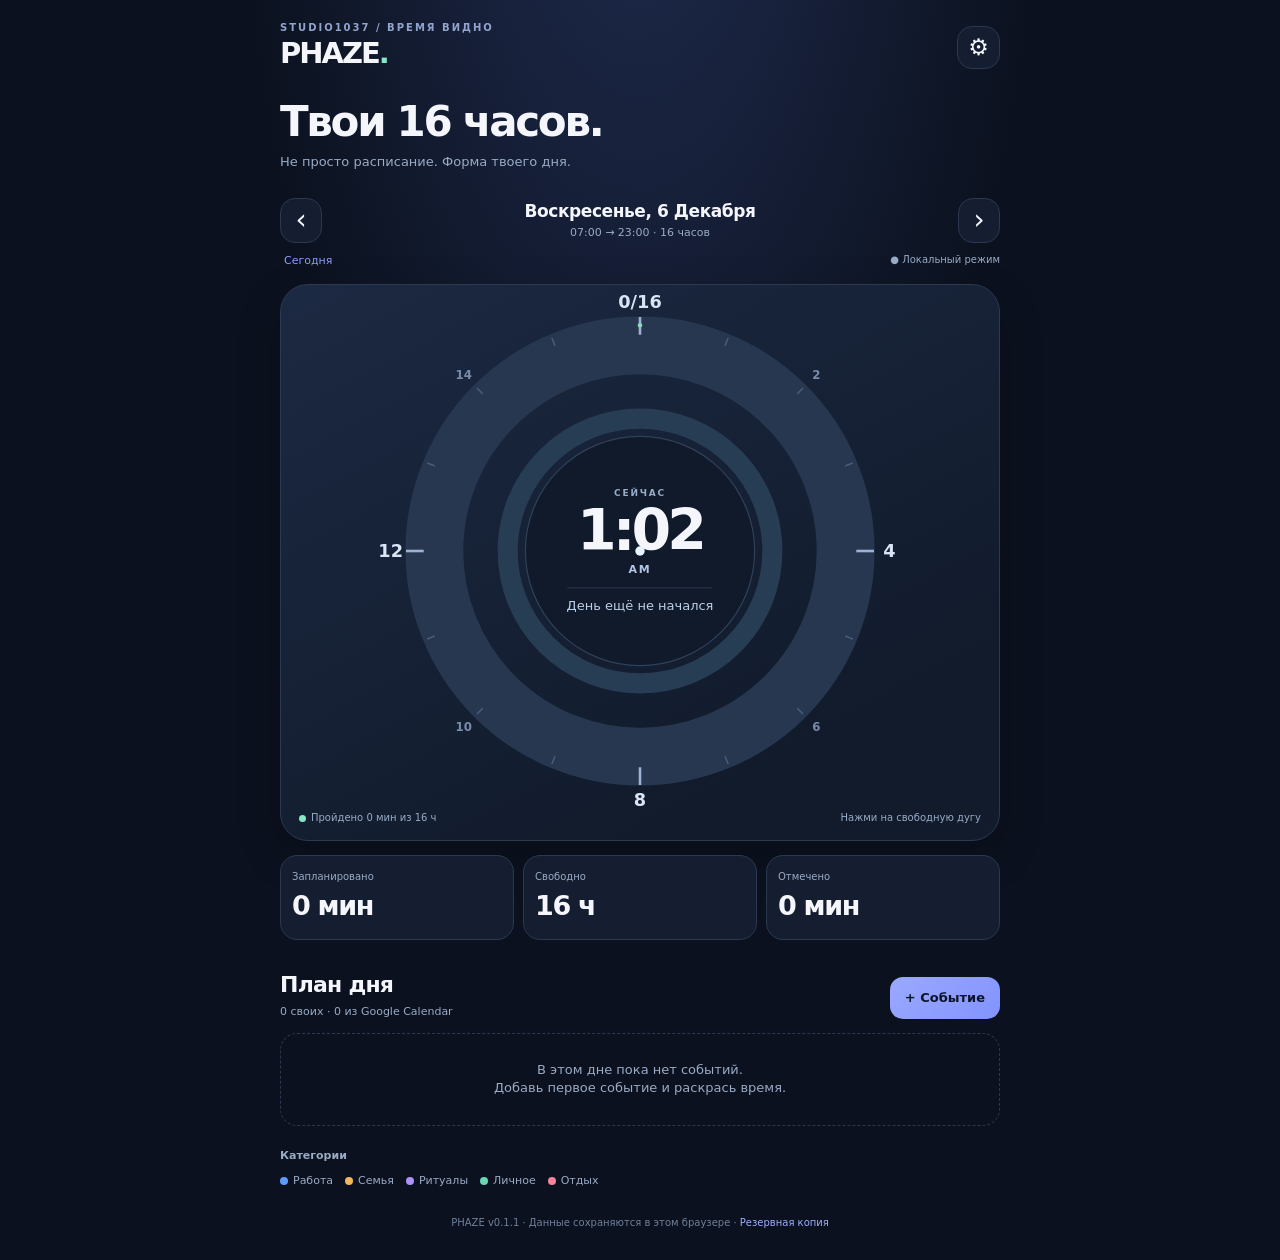
==== index.html @ cbdcf007 "Add PHAZE v0.1.1 index.html" ====
<!doctype html>
<html lang="ru">
<head>
  <meta charset="UTF-8">
  <meta name="viewport" content="width=device-width,initial-scale=1,viewport-fit=cover">
  <meta name="theme-color" content="#101827">
  <meta name="apple-mobile-web-app-capable" content="yes">
  <meta name="apple-mobile-web-app-status-bar-style" content="black-translucent">
  <meta name="apple-mobile-web-app-title" content="PHAZE">
  <link rel="manifest" href="manifest.webmanifest">
  <link rel="icon" type="image/svg+xml" href="icon-192.svg">
  <link rel="apple-touch-icon" href="icon-192.svg">
  <title>PHAZE — Твои 16 часов</title>
  <link rel="stylesheet" href="style.css">
</head>
<body>
<div class="app-shell">
<header class="top">
 <div><div class="eyebrow">STUDIO1037 / ВРЕМЯ ВИДНО</div><div class="brand">PHAZE<span class="brand-dot">.</span></div></div>
 <button id="settingsBtn" class="icon-button" aria-label="Настройки" title="Настройки">⚙</button>
</header>
<main>
 <section class="intro"><h1>Твои 16 часов.</h1><p>Не просто расписание. Форма твоего дня.</p></section>
 <section class="datebar" aria-label="Выбор дня">
  <button id="prevBtn" class="nav-arrow" aria-label="Предыдущий день">‹</button>
  <button id="dateBtn" class="date-center"><strong id="dateLabel"></strong><small id="dayRange"></small></button>
  <button id="nextBtn" class="nav-arrow" aria-label="Следующий день">›</button>
  <input id="dateInput" type="date" class="hidden-input" aria-label="Выбрать дату">
 </section>
 <div class="today-row"><button id="todayBtn" class="pill-link">Сегодня</button><span id="cloudStatus" class="sync-state">● Локальный режим</span></div>
 <section class="dial-card" aria-label="16-часовой циферблат">
   <div class="dial-wrap"><svg id="dial" viewBox="0 0 440 440" role="img" aria-label="Круг 16 часов, цветные сегменты событий"></svg>
    <div class="dial-center"><div class="center-kicker">СЕЙЧАС</div><div id="clockTime" class="clock-time">--:--</div><div id="clockAmPm" class="clock-ampm">--</div><div class="center-line"></div><div id="awakeRemaining" class="remaining">16ч 00м до сна</div></div>
   </div>
   <div class="dial-footer"><span><i class="dot dot-past"></i><span id="elapsedLabel">Пройдено 0 из 16 ч</span></span><span id="dialHint">Нажми на свободную дугу</span></div>
 </section>
 <section class="stats" aria-label="Статистика дня"><div><span class="stat-label">Запланировано</span><strong id="plannedStat">0 ч</strong></div><div><span class="stat-label">Свободно</span><strong id="freeStat">16 ч</strong></div><div><span class="stat-label">Отмечено</span><strong id="doneStat">0 ч</strong></div></section>
 <section class="events-header"><div><h2>План дня</h2><p id="eventSubtitle">Раскрась время и увидь свой день</p></div><button id="addBtn" class="primary-button">+ Событие</button></section>
 <div id="eventList" class="event-list"></div>
 <section class="legend"><h3>Категории</h3><div class="legend-items"><span><i style="background:#5d9aff"></i> Работа</span><span><i style="background:#f1b85b"></i> Семья</span><span><i style="background:#ad91fa"></i> Ритуалы</span><span><i style="background:#67d8b0"></i> Личное</span><span><i style="background:#fa829a"></i> Отдых</span></div></section>
</main>
<footer>PHAZE v0.1.1 · Данные сохраняются в этом браузере · <button id="exportFooter">Резервная копия</button></footer>
</div>
<div class="modal-overlay" id="eventModal" hidden><section class="modal" role="dialog" aria-modal="true" aria-labelledby="eventModalTitle"><div class="modal-head"><h2 id="eventModalTitle">Новое событие</h2><button class="modal-close" data-close="eventModal" aria-label="Закрыть">×</button></div>
 <form id="eventForm"><input id="eventId" type="hidden"><label>Название<input id="titleField" required maxlength="80" placeholder="Например: Развезти детей"></label>
 <div class="form-grid"><label>Категория<select id="categoryField"><option value="family">Семья</option><option value="work">Работа</option><option value="ritual">Ритуалы</option><option value="personal">Личное</option><option value="rest">Отдых</option><option value="other">Другое</option></select></label><label>Продолжительность, мин<input id="durationField" type="number" min="1" max="960" step="1" value="60" required></label></div>
 <label>Когда начинается<select id="startMode"><option value="relative">От пробуждения</option><option value="clock">По обычным часам</option></select></label>
 <label id="relativeRow">Через сколько минут после пробуждения?<input id="offsetField" type="number" min="0" max="959" step="1" value="0"></label>
 <label id="clockRow" hidden>Время начала<input id="startField" type="time" value="07:00"></label>
 <label>Повторение<select id="repeatField"><option value="daily">Каждый день</option><option value="weekly">В выбранные дни недели</option><option value="interval">Каждые N дней</option><option value="dates">В конкретные даты</option><option value="none">Один раз</option></select></label>
 <div id="weekRow" class="conditional" hidden><div class="field-caption">Дни недели</div><div class="weekday-checks"><label><input type="checkbox" value="1">Пн</label><label><input type="checkbox" value="2">Вт</label><label><input type="checkbox" value="3">Ср</label><label><input type="checkbox" value="4">Чт</label><label><input type="checkbox" value="5">Пт</label><label><input type="checkbox" value="6">Сб</label><label><input type="checkbox" value="0">Вс</label></div></div>
 <div id="intervalRow" class="form-grid conditional" hidden><label>Каждые N дней<input id="intervalField" type="number" min="2" max="365" value="2"></label><label>Начиная с даты<input id="anchorField" type="date"></label></div>
 <label id="datesRow" class="conditional" hidden>Даты через запятую (ГГГГ-ММ-ДД)<textarea id="datesField" rows="2" placeholder="2026-11-22, 2026-11-25"></textarea></label>
 <label id="singleRow" class="conditional" hidden>Дата события<input id="singleField" type="date"></label>
 <div class="modal-actions"><button type="button" id="deleteEventBtn" class="danger-button" hidden>Удалить</button><button type="submit" class="primary-button">Сохранить событие</button></div></form></section></div>
<div class="modal-overlay" id="settingsModal" hidden><section class="modal" role="dialog" aria-modal="true" aria-labelledby="settingsTitle"><div class="modal-head"><h2 id="settingsTitle">Настройки PHAZE</h2><button class="modal-close" data-close="settingsModal" aria-label="Закрыть">×</button></div>
 <div class="settings-content"><label>Обычное время пробуждения<input id="wakeField" type="time" value="07:00"></label><p class="tip">Начало круга = пробуждение; конец = через 16 часов. События «от пробуждения» сдвигаются вместе с началом дня.</p>
 <div class="settings-divider"></div><h3>Google Calendar</h3><p class="tip">Чтение событий из твоих календарей без изменения их содержимого. Для авторизации в опубликованной PWA нужен OAuth Client ID собственного Google Cloud проекта.</p>
 <label>Google OAuth Client ID<input id="clientIdField" type="text" spellcheck="false" placeholder="...apps.googleusercontent.com"></label><div class="button-row"><button type="button" id="connectGoogleBtn" class="secondary-button">Подключить Google</button><button type="button" id="syncGoogleBtn" class="secondary-button">Обновить</button></div><p id="googleMessage" class="tip">Не подключено</p>
 <div id="calendarChooser" class="calendar-chooser" hidden><h4>Какие календари показывать</h4><div id="calendarOptions"></div></div>
 <div class="settings-divider"></div><h3>Данные</h3><p class="tip">Сохраняются локально на этом устройстве. Для переноса между устройствами используй экспорт и импорт.</p><div class="button-row"><button type="button" id="exportBtn" class="secondary-button">Экспорт JSON</button><button type="button" id="importBtn" class="secondary-button">Импорт JSON</button></div><input id="importFile" type="file" accept="application/json,.json" hidden><button id="clearCalendarBtn" class="text-danger" type="button">Очистить кэш Google Calendar</button>
 </div></section></div>
<div id="toast" class="toast" role="status" aria-live="polite"></div>
<script src="https://accounts.google.com/gsi/client" async defer></script>
<script src="app.js" defer></script>
</body></html>
---- style.css ----
:root{--bg:#0b111e;--surface:#151e30;--surface2:#1b2740;--ink:#f4f6fb;--muted:#99abc5;--border:#2b3850;--accent:#8c9bff;--accent2:#87e7c5;--work:#5d9aff;--family:#f1b85b;--ritual:#ad91fa;--personal:#67d8b0;--rest:#fa829a;--other:#aab5c7}*{box-sizing:border-box}html{color-scheme:dark}body{margin:0;background:radial-gradient(ellipse at 50% -20%,#202d51 0%,var(--bg) 45%);color:var(--ink);font-family:ui-sans-serif,system-ui,-apple-system,"Segoe UI",sans-serif;line-height:1.4}button,input,select,textarea{font:inherit}button{cursor:pointer}button:focus-visible,input:focus-visible,textarea:focus-visible,select:focus-visible{outline:2px solid var(--accent);outline-offset:2px}.app-shell{width:min(100%,760px);margin:auto;padding:21px 20px 30px}.top{display:flex;justify-content:space-between;align-items:center}.eyebrow{font-size:10px;letter-spacing:.2em;color:#92a4ce;font-weight:750}.brand{font-size:29px;letter-spacing:-.07em;font-weight:900;margin-top:-2px}.brand-dot{color:var(--accent2)}.icon-button{border:1px solid var(--border);border-radius:15px;width:43px;height:43px;color:var(--ink);background:var(--surface);font-size:23px}.intro{margin-top:27px}.intro h1{font-size:clamp(27px,6vw,42px);line-height:1;letter-spacing:-.055em;margin:0}.intro p{color:var(--muted);font-size:13px;margin:10px 0 0}.datebar{display:flex;align-items:center;justify-content:space-between;gap:5px;margin-top:27px}.nav-arrow{border:1px solid var(--border);background:var(--surface);color:var(--ink);border-radius:15px;width:42px;height:45px;font-size:28px;line-height:1}.date-center{flex:1;min-width:0;display:flex;align-items:center;flex-direction:column;background:none;border:0;color:var(--ink)}.date-center strong{font-size:17px;text-transform:capitalize;letter-spacing:-.025em}.date-center small{font-size:11px;color:var(--muted);margin-top:2px}.hidden-input{position:absolute;opacity:0;width:1px;height:1px;pointer-events:none}.today-row{margin-top:6px;display:flex;justify-content:space-between;align-items:center}.pill-link{font-size:11px;color:var(--accent);border:0;background:transparent;padding:4px}.sync-state{font-size:10px;color:var(--muted)}.dial-card{background:linear-gradient(152deg,#1c2942,#111b2c 78%);border:1px solid #2c3953;border-radius:28px;padding:6px 10px 15px;margin-top:12px;box-shadow:0 16px 45px #0003}.dial-wrap{width:min(100%,520px);margin:auto;aspect-ratio:1;position:relative}.dial-wrap svg{width:100%;height:100%;display:block;overflow:visible}.dial-center{position:absolute;left:50%;top:50%;width:41%;height:41%;transform:translate(-50%,-50%);display:flex;flex-direction:column;align-items:center;justify-content:center;pointer-events:none}.center-kicker{font-size:9px;font-weight:800;letter-spacing:.2em;color:var(--muted)}.clock-time{font-size:clamp(31px,8.7vw,57px);line-height:1.04;letter-spacing:-.07em;font-weight:850;font-variant-numeric:tabular-nums;margin-top:2px}.clock-ampm{font-weight:700;color:#b3c6e6;letter-spacing:.16em;font-size:11px;margin-top:2px}.center-line{height:1px;background:var(--border);width:68%;margin:9px 0}.remaining{font-size:clamp(10px,2.3vw,13px);color:#bcd0ea;text-align:center}.dial-footer{display:flex;justify-content:space-between;gap:8px;align-items:center;padding:0 8px;color:var(--muted);font-size:10px}.dial-footer span{display:flex;align-items:center;gap:5px}.dot{width:7px;height:7px;border-radius:50%;display:inline-block}.dot-past{background:var(--accent2)}.stats{display:grid;grid-template-columns:repeat(3,1fr);gap:9px;margin-top:14px}.stats>div{background:var(--surface);border:1px solid var(--border);border-radius:17px;padding:14px 11px}.stat-label{font-size:10px;color:var(--muted);display:block}.stats strong{font-size:clamp(19px,4.3vw,27px);font-weight:800;letter-spacing:-.05em;margin-top:3px;display:block;font-variant-numeric:tabular-nums}.events-header{display:flex;align-items:end;justify-content:space-between;gap:15px;margin:30px 0 14px}.events-header h2{margin:0;font-size:22px;letter-spacing:-.035em}.events-header p{margin:3px 0 0;font-size:11px;color:var(--muted)}.primary-button{background:linear-gradient(135deg,#9ba9ff,#8293ff);color:#0c152a;border:0;border-radius:13px;padding:12px 15px;font-weight:850;font-size:13px;white-space:nowrap}.primary-button:hover{filter:brightness(1.06)}.event-list{display:grid;gap:8px}.event-item{display:flex;gap:12px;align-items:center;min-height:72px;background:var(--surface);border:1px solid var(--border);border-radius:16px;padding:11px 12px}.event-color{width:5px;align-self:stretch;border-radius:8px;flex:0 0 auto}.event-text{min-width:0;flex:1}.event-title{font-size:13px;font-weight:800;overflow-wrap:anywhere}.event-meta{font-size:11px;color:var(--muted);margin-top:3px;overflow-wrap:anywhere}.event-actions{display:flex;align-items:center;gap:7px}.event-check,.event-edit{height:32px;width:32px;border:1px solid var(--border);background:var(--surface2);color:var(--muted);border-radius:9px;font-size:17px}.event-check.checked{background:#295847;border-color:#489b79;color:#a6f7d9}.event-edit{font-size:15px}.event-item.completed .event-title{text-decoration:line-through;opacity:.63}.empty-events{color:var(--muted);font-size:13px;text-align:center;padding:27px 20px;border:1px dashed var(--border);border-radius:17px}.legend{margin:22px 0}.legend h3{color:var(--muted);font-weight:700;font-size:11px;margin:0 0 10px}.legend-items{display:flex;gap:12px;flex-wrap:wrap;font-size:11px;color:var(--muted)}.legend-items span{display:inline-flex;gap:5px;align-items:center}.legend-items i{width:8px;height:8px;border-radius:50%;display:inline-block}footer{text-align:center;font-size:10px;color:#6f809b;margin-top:28px}footer button{font-size:10px;border:0;background:none;color:#9daeff;padding:0}.modal-overlay{position:fixed;inset:0;z-index:20;background:#040914c9;display:flex;align-items:center;justify-content:center;padding:15px;backdrop-filter:blur(6px)}.modal-overlay[hidden],.conditional[hidden],#clockRow[hidden],#relativeRow[hidden],#calendarChooser[hidden],#deleteEventBtn[hidden]{display:none!important}.modal{width:min(100%,500px);max-height:min(94dvh,900px);overflow-y:auto;background:#172239;border:1px solid #35435e;border-radius:23px;padding:22px;box-shadow:0 25px 80px #0008}.modal-head{display:flex;align-items:center;justify-content:space-between;gap:8px;margin-bottom:18px}.modal-head h2{font-size:21px;margin:0;letter-spacing:-.04em}.modal-close{height:35px;width:35px;border:1px solid var(--border);border-radius:10px;color:var(--ink);background:var(--surface2);font-size:24px}.modal form,.settings-content{display:grid;gap:14px}.modal label{font-weight:600;display:grid;gap:6px;color:#cdd7e9;font-size:12px}.modal input:not([type="checkbox"]):not([type="file"]):not([type="hidden"]),.modal select,.modal textarea{width:100%;background:#0d1627;color:var(--ink);border:1px solid #394760;border-radius:10px;padding:11px;font-size:14px;min-width:0}.modal textarea{resize:vertical}.form-grid{display:grid;grid-template-columns:1fr 1fr;gap:10px}.field-caption{font-size:12px;color:#cdd7e9;font-weight:650;margin-bottom:8px}.weekday-checks{display:flex;flex-wrap:wrap;gap:5px}.weekday-checks label{display:flex;align-items:center;gap:4px;background:#1e2c48;border-radius:8px;padding:8px 6px;font-size:10px}.weekday-checks input{accent-color:var(--accent)}.modal-actions{display:flex;align-items:center;justify-content:flex-end;gap:8px;margin-top:8px}.danger-button,.secondary-button{padding:11px 12px;border:1px solid var(--border);color:var(--ink);background:var(--surface2);border-radius:12px;font-size:12px;font-weight:650}.danger-button{color:#ff97a4;border-color:#895065;margin-right:auto}.settings-content h3{margin:0;font-size:17px}.settings-content h4{font-size:12px;color:var(--muted);margin:2px 0 8px}.tip{font-size:11px;color:var(--muted);margin:0;line-height:1.5}.settings-divider{height:1px;background:var(--border);margin:6px 0}.button-row{display:flex;gap:8px;flex-wrap:wrap}.calendar-chooser label{display:flex;align-items:center;gap:8px;padding:6px 0;font-size:12px;color:var(--ink)}.calendar-chooser input{accent-color:var(--accent)}.text-danger{background:none;border:0;color:#ff96a8;text-align:left;padding:8px 0;font-size:11px}.toast{position:fixed;z-index:35;bottom:calc(22px + env(safe-area-inset-bottom));left:50%;transform:translate(-50%,15px);background:#3c506c;border:1px solid #627796;color:white;padding:12px 16px;border-radius:13px;max-width:90vw;min-width:min(300px,90vw);font-size:12px;box-shadow:0 8px 30px #0006;opacity:0;pointer-events:none;transition:opacity .2s,transform .2s;text-align:center}.toast.visible{opacity:1;transform:translate(-50%,0)}svg .event-sector{cursor:pointer;stroke:#1d2940;stroke-width:1.2;transition:opacity .1s}svg .event-sector:hover{opacity:.8}svg .ring-label{font-size:15px;fill:#d9e4f5;font-weight:800;text-anchor:middle;dominant-baseline:central}svg .minor-label{font-size:10px;fill:#788ba9;font-weight:700;text-anchor:middle;dominant-baseline:central}svg .tick{stroke:#49607e;stroke-width:1.2}svg .tick.major{stroke:#9db1d3;stroke-width:2.2}svg .event-sector.done{opacity:.47}svg .current-hand{stroke:#ecf6ff;stroke-width:2.4;stroke-linecap:round;filter:drop-shadow(0 0 5px #ecf6ff)}svg .current-dot{fill:#e9f6ff}svg .day-progress{stroke:#81dcb7}svg .calendar-sector{stroke:#111d2e;stroke-width:.8;cursor:pointer}@media(max-width:390px){.app-shell{padding:17px 11px}.dial-card{border-radius:22px;padding:5px 3px 14px}.stats{gap:5px}.stats>div{padding:10px 8px}.dial-footer{font-size:9px}.clock-time{font-size:33px}.intro{margin-top:20px}.event-item{padding:10px 9px;gap:9px}.event-actions{gap:3px}.modal{padding:16px}}
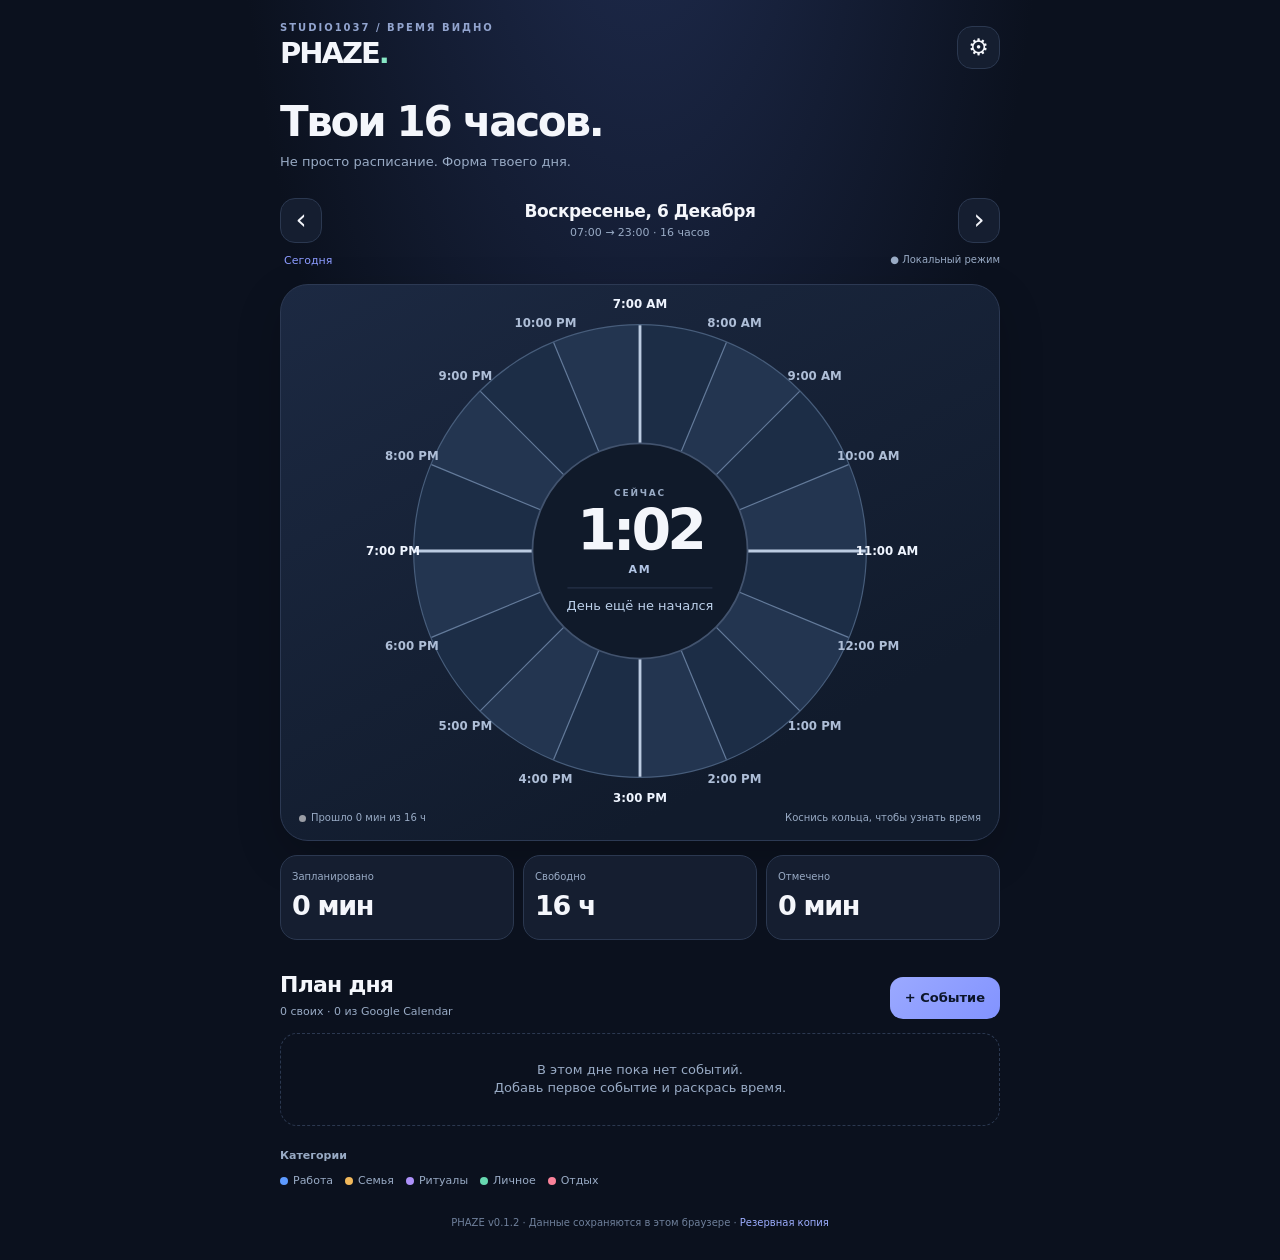
==== commit 989cd75e: "PHAZE v0.1.2: update index.html" ====
--- a/index.html
+++ b/index.html
@@ -32,14 +32,14 @@
    <div class="dial-wrap"><svg id="dial" viewBox="0 0 440 440" role="img" aria-label="Круг 16 часов, цветные сегменты событий"></svg>
     <div class="dial-center"><div class="center-kicker">СЕЙЧАС</div><div id="clockTime" class="clock-time">--:--</div><div id="clockAmPm" class="clock-ampm">--</div><div class="center-line"></div><div id="awakeRemaining" class="remaining">16ч 00м до сна</div></div>
    </div>
-   <div class="dial-footer"><span><i class="dot dot-past"></i><span id="elapsedLabel">Пройдено 0 из 16 ч</span></span><span id="dialHint">Нажми на свободную дугу</span></div>
+   <div class="dial-footer"><span><i class="dot dot-past"></i><span id="elapsedLabel">Пройдено 0 из 16 ч</span></span><span id="dialHint">Коснись кольца, чтобы узнать время</span></div>
  </section>
  <section class="stats" aria-label="Статистика дня"><div><span class="stat-label">Запланировано</span><strong id="plannedStat">0 ч</strong></div><div><span class="stat-label">Свободно</span><strong id="freeStat">16 ч</strong></div><div><span class="stat-label">Отмечено</span><strong id="doneStat">0 ч</strong></div></section>
  <section class="events-header"><div><h2>План дня</h2><p id="eventSubtitle">Раскрась время и увидь свой день</p></div><button id="addBtn" class="primary-button">+ Событие</button></section>
  <div id="eventList" class="event-list"></div>
  <section class="legend"><h3>Категории</h3><div class="legend-items"><span><i style="background:#5d9aff"></i> Работа</span><span><i style="background:#f1b85b"></i> Семья</span><span><i style="background:#ad91fa"></i> Ритуалы</span><span><i style="background:#67d8b0"></i> Личное</span><span><i style="background:#fa829a"></i> Отдых</span></div></section>
 </main>
-<footer>PHAZE v0.1.1 · Данные сохраняются в этом браузере · <button id="exportFooter">Резервная копия</button></footer>
+<footer>PHAZE v0.1.2 · Данные сохраняются в этом браузере · <button id="exportFooter">Резервная копия</button></footer>
 </div>
 <div class="modal-overlay" id="eventModal" hidden><section class="modal" role="dialog" aria-modal="true" aria-labelledby="eventModalTitle"><div class="modal-head"><h2 id="eventModalTitle">Новое событие</h2><button class="modal-close" data-close="eventModal" aria-label="Закрыть">×</button></div>
  <form id="eventForm"><input id="eventId" type="hidden"><label>Название<input id="titleField" required maxlength="80" placeholder="Например: Развезти детей"></label>
--- a/style.css
+++ b/style.css
@@ -1 +1,26 @@
 :root{--bg:#0b111e;--surface:#151e30;--surface2:#1b2740;--ink:#f4f6fb;--muted:#99abc5;--border:#2b3850;--accent:#8c9bff;--accent2:#87e7c5;--work:#5d9aff;--family:#f1b85b;--ritual:#ad91fa;--personal:#67d8b0;--rest:#fa829a;--other:#aab5c7}*{box-sizing:border-box}html{color-scheme:dark}body{margin:0;background:radial-gradient(ellipse at 50% -20%,#202d51 0%,var(--bg) 45%);color:var(--ink);font-family:ui-sans-serif,system-ui,-apple-system,"Segoe UI",sans-serif;line-height:1.4}button,input,select,textarea{font:inherit}button{cursor:pointer}button:focus-visible,input:focus-visible,textarea:focus-visible,select:focus-visible{outline:2px solid var(--accent);outline-offset:2px}.app-shell{width:min(100%,760px);margin:auto;padding:21px 20px 30px}.top{display:flex;justify-content:space-between;align-items:center}.eyebrow{font-size:10px;letter-spacing:.2em;color:#92a4ce;font-weight:750}.brand{font-size:29px;letter-spacing:-.07em;font-weight:900;margin-top:-2px}.brand-dot{color:var(--accent2)}.icon-button{border:1px solid var(--border);border-radius:15px;width:43px;height:43px;color:var(--ink);background:var(--surface);font-size:23px}.intro{margin-top:27px}.intro h1{font-size:clamp(27px,6vw,42px);line-height:1;letter-spacing:-.055em;margin:0}.intro p{color:var(--muted);font-size:13px;margin:10px 0 0}.datebar{display:flex;align-items:center;justify-content:space-between;gap:5px;margin-top:27px}.nav-arrow{border:1px solid var(--border);background:var(--surface);color:var(--ink);border-radius:15px;width:42px;height:45px;font-size:28px;line-height:1}.date-center{flex:1;min-width:0;display:flex;align-items:center;flex-direction:column;background:none;border:0;color:var(--ink)}.date-center strong{font-size:17px;text-transform:capitalize;letter-spacing:-.025em}.date-center small{font-size:11px;color:var(--muted);margin-top:2px}.hidden-input{position:absolute;opacity:0;width:1px;height:1px;pointer-events:none}.today-row{margin-top:6px;display:flex;justify-content:space-between;align-items:center}.pill-link{font-size:11px;color:var(--accent);border:0;background:transparent;padding:4px}.sync-state{font-size:10px;color:var(--muted)}.dial-card{background:linear-gradient(152deg,#1c2942,#111b2c 78%);border:1px solid #2c3953;border-radius:28px;padding:6px 10px 15px;margin-top:12px;box-shadow:0 16px 45px #0003}.dial-wrap{width:min(100%,520px);margin:auto;aspect-ratio:1;position:relative}.dial-wrap svg{width:100%;height:100%;display:block;overflow:visible}.dial-center{position:absolute;left:50%;top:50%;width:41%;height:41%;transform:translate(-50%,-50%);display:flex;flex-direction:column;align-items:center;justify-content:center;pointer-events:none}.center-kicker{font-size:9px;font-weight:800;letter-spacing:.2em;color:var(--muted)}.clock-time{font-size:clamp(31px,8.7vw,57px);line-height:1.04;letter-spacing:-.07em;font-weight:850;font-variant-numeric:tabular-nums;margin-top:2px}.clock-ampm{font-weight:700;color:#b3c6e6;letter-spacing:.16em;font-size:11px;margin-top:2px}.center-line{height:1px;background:var(--border);width:68%;margin:9px 0}.remaining{font-size:clamp(10px,2.3vw,13px);color:#bcd0ea;text-align:center}.dial-footer{display:flex;justify-content:space-between;gap:8px;align-items:center;padding:0 8px;color:var(--muted);font-size:10px}.dial-footer span{display:flex;align-items:center;gap:5px}.dot{width:7px;height:7px;border-radius:50%;display:inline-block}.dot-past{background:var(--accent2)}.stats{display:grid;grid-template-columns:repeat(3,1fr);gap:9px;margin-top:14px}.stats>div{background:var(--surface);border:1px solid var(--border);border-radius:17px;padding:14px 11px}.stat-label{font-size:10px;color:var(--muted);display:block}.stats strong{font-size:clamp(19px,4.3vw,27px);font-weight:800;letter-spacing:-.05em;margin-top:3px;display:block;font-variant-numeric:tabular-nums}.events-header{display:flex;align-items:end;justify-content:space-between;gap:15px;margin:30px 0 14px}.events-header h2{margin:0;font-size:22px;letter-spacing:-.035em}.events-header p{margin:3px 0 0;font-size:11px;color:var(--muted)}.primary-button{background:linear-gradient(135deg,#9ba9ff,#8293ff);color:#0c152a;border:0;border-radius:13px;padding:12px 15px;font-weight:850;font-size:13px;white-space:nowrap}.primary-button:hover{filter:brightness(1.06)}.event-list{display:grid;gap:8px}.event-item{display:flex;gap:12px;align-items:center;min-height:72px;background:var(--surface);border:1px solid var(--border);border-radius:16px;padding:11px 12px}.event-color{width:5px;align-self:stretch;border-radius:8px;flex:0 0 auto}.event-text{min-width:0;flex:1}.event-title{font-size:13px;font-weight:800;overflow-wrap:anywhere}.event-meta{font-size:11px;color:var(--muted);margin-top:3px;overflow-wrap:anywhere}.event-actions{display:flex;align-items:center;gap:7px}.event-check,.event-edit{height:32px;width:32px;border:1px solid var(--border);background:var(--surface2);color:var(--muted);border-radius:9px;font-size:17px}.event-check.checked{background:#295847;border-color:#489b79;color:#a6f7d9}.event-edit{font-size:15px}.event-item.completed .event-title{text-decoration:line-through;opacity:.63}.empty-events{color:var(--muted);font-size:13px;text-align:center;padding:27px 20px;border:1px dashed var(--border);border-radius:17px}.legend{margin:22px 0}.legend h3{color:var(--muted);font-weight:700;font-size:11px;margin:0 0 10px}.legend-items{display:flex;gap:12px;flex-wrap:wrap;font-size:11px;color:var(--muted)}.legend-items span{display:inline-flex;gap:5px;align-items:center}.legend-items i{width:8px;height:8px;border-radius:50%;display:inline-block}footer{text-align:center;font-size:10px;color:#6f809b;margin-top:28px}footer button{font-size:10px;border:0;background:none;color:#9daeff;padding:0}.modal-overlay{position:fixed;inset:0;z-index:20;background:#040914c9;display:flex;align-items:center;justify-content:center;padding:15px;backdrop-filter:blur(6px)}.modal-overlay[hidden],.conditional[hidden],#clockRow[hidden],#relativeRow[hidden],#calendarChooser[hidden],#deleteEventBtn[hidden]{display:none!important}.modal{width:min(100%,500px);max-height:min(94dvh,900px);overflow-y:auto;background:#172239;border:1px solid #35435e;border-radius:23px;padding:22px;box-shadow:0 25px 80px #0008}.modal-head{display:flex;align-items:center;justify-content:space-between;gap:8px;margin-bottom:18px}.modal-head h2{font-size:21px;margin:0;letter-spacing:-.04em}.modal-close{height:35px;width:35px;border:1px solid var(--border);border-radius:10px;color:var(--ink);background:var(--surface2);font-size:24px}.modal form,.settings-content{display:grid;gap:14px}.modal label{font-weight:600;display:grid;gap:6px;color:#cdd7e9;font-size:12px}.modal input:not([type="checkbox"]):not([type="file"]):not([type="hidden"]),.modal select,.modal textarea{width:100%;background:#0d1627;color:var(--ink);border:1px solid #394760;border-radius:10px;padding:11px;font-size:14px;min-width:0}.modal textarea{resize:vertical}.form-grid{display:grid;grid-template-columns:1fr 1fr;gap:10px}.field-caption{font-size:12px;color:#cdd7e9;font-weight:650;margin-bottom:8px}.weekday-checks{display:flex;flex-wrap:wrap;gap:5px}.weekday-checks label{display:flex;align-items:center;gap:4px;background:#1e2c48;border-radius:8px;padding:8px 6px;font-size:10px}.weekday-checks input{accent-color:var(--accent)}.modal-actions{display:flex;align-items:center;justify-content:flex-end;gap:8px;margin-top:8px}.danger-button,.secondary-button{padding:11px 12px;border:1px solid var(--border);color:var(--ink);background:var(--surface2);border-radius:12px;font-size:12px;font-weight:650}.danger-button{color:#ff97a4;border-color:#895065;margin-right:auto}.settings-content h3{margin:0;font-size:17px}.settings-content h4{font-size:12px;color:var(--muted);margin:2px 0 8px}.tip{font-size:11px;color:var(--muted);margin:0;line-height:1.5}.settings-divider{height:1px;background:var(--border);margin:6px 0}.button-row{display:flex;gap:8px;flex-wrap:wrap}.calendar-chooser label{display:flex;align-items:center;gap:8px;padding:6px 0;font-size:12px;color:var(--ink)}.calendar-chooser input{accent-color:var(--accent)}.text-danger{background:none;border:0;color:#ff96a8;text-align:left;padding:8px 0;font-size:11px}.toast{position:fixed;z-index:35;bottom:calc(22px + env(safe-area-inset-bottom));left:50%;transform:translate(-50%,15px);background:#3c506c;border:1px solid #627796;color:white;padding:12px 16px;border-radius:13px;max-width:90vw;min-width:min(300px,90vw);font-size:12px;box-shadow:0 8px 30px #0006;opacity:0;pointer-events:none;transition:opacity .2s,transform .2s;text-align:center}.toast.visible{opacity:1;transform:translate(-50%,0)}svg .event-sector{cursor:pointer;stroke:#1d2940;stroke-width:1.2;transition:opacity .1s}svg .event-sector:hover{opacity:.8}svg .ring-label{font-size:15px;fill:#d9e4f5;font-weight:800;text-anchor:middle;dominant-baseline:central}svg .minor-label{font-size:10px;fill:#788ba9;font-weight:700;text-anchor:middle;dominant-baseline:central}svg .tick{stroke:#49607e;stroke-width:1.2}svg .tick.major{stroke:#9db1d3;stroke-width:2.2}svg .event-sector.done{opacity:.47}svg .current-hand{stroke:#ecf6ff;stroke-width:2.4;stroke-linecap:round;filter:drop-shadow(0 0 5px #ecf6ff)}svg .current-dot{fill:#e9f6ff}svg .day-progress{stroke:#81dcb7}svg .calendar-sector{stroke:#111d2e;stroke-width:.8;cursor:pointer}@media(max-width:390px){.app-shell{padding:17px 11px}.dial-card{border-radius:22px;padding:5px 3px 14px}.stats{gap:5px}.stats>div{padding:10px 8px}.dial-footer{font-size:9px}.clock-time{font-size:33px}.intro{margin-top:20px}.event-item{padding:10px 9px;gap:9px}.event-actions{gap:3px}.modal{padding:16px}}
+
+/* The clock, the selected time and completion use independent layers. */
+#dial { touch-action: none; }
+#dial .hour-label {
+  fill: #aebed7;
+  font-size: 10px;
+  font-weight: 650;
+  font-variant-numeric: tabular-nums;
+  text-anchor: middle;
+  dominant-baseline: central;
+  pointer-events: none;
+}
+#dial .hour-label.major { fill: #eff5ff; font-weight: 800; }
+#dial .tick { stroke: #647b9b; stroke-width: 1; pointer-events: none; }
+#dial .tick.major { stroke: #bbcbe1; stroke-width: 2.4; }
+#dial #elapsedOverlay { filter: grayscale(1) brightness(.76); pointer-events: none; }
+#dial #hourHighlight { fill: #91adfa30; stroke: #a4b9ee; stroke-width: 1.25; pointer-events: none; }
+#dial .clock-disc { fill: #101a2a; stroke: #42536e; stroke-width: 1.5; }
+#dial .selection-hand { stroke: #c8d8ff; stroke-width: 1.8; stroke-dasharray: 4 3; pointer-events: none; }
+#dial #currentIndicator { pointer-events: none; }
+#dial .current-hand { stroke: #a8ffe7; stroke-width: 3.5; }
+#dial .current-dot { fill: #a8ffe7; stroke: #10283a; stroke-width: 1.7; }
+#dial .event-sector, #dial .calendar-sector { cursor: crosshair; }
+.dial-footer .dot-past { background: #9a9da5; }
+#dialHint { text-align: right; }
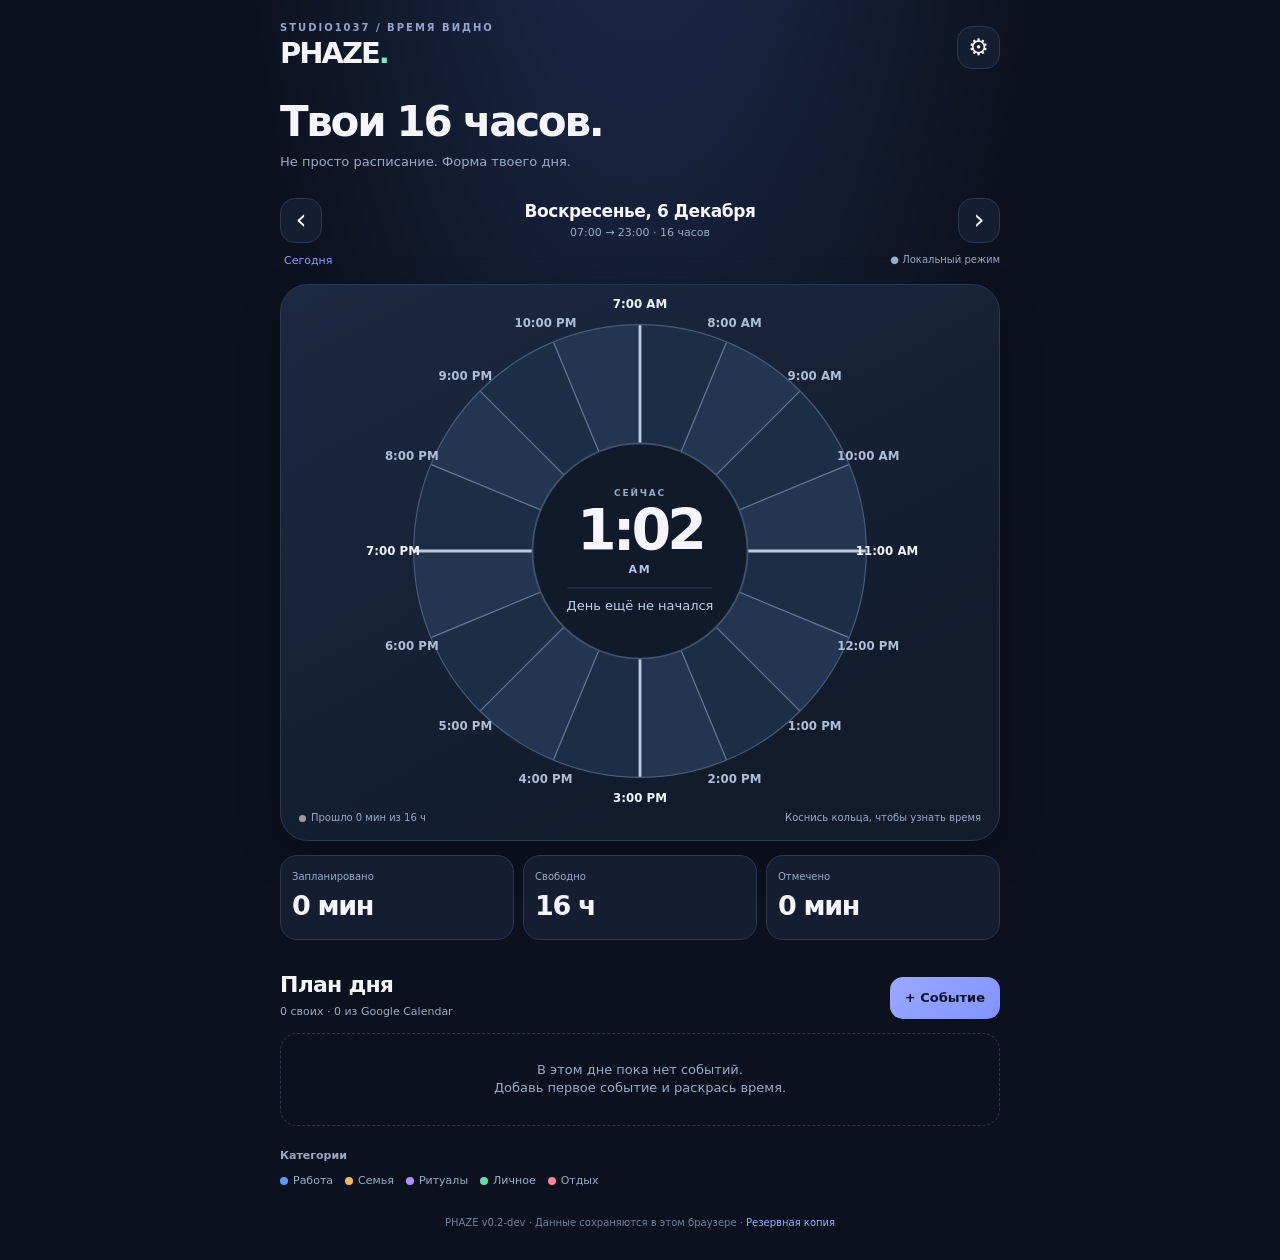
==== commit 4a423683: "PHAZE v0.2 preview: index.html" ====
--- a/index.html
+++ b/index.html
@@ -39,7 +39,7 @@
  <div id="eventList" class="event-list"></div>
  <section class="legend"><h3>Категории</h3><div class="legend-items"><span><i style="background:#5d9aff"></i> Работа</span><span><i style="background:#f1b85b"></i> Семья</span><span><i style="background:#ad91fa"></i> Ритуалы</span><span><i style="background:#67d8b0"></i> Личное</span><span><i style="background:#fa829a"></i> Отдых</span></div></section>
 </main>
-<footer>PHAZE v0.1.2 · Данные сохраняются в этом браузере · <button id="exportFooter">Резервная копия</button></footer>
+<footer>PHAZE v0.2-dev · Данные сохраняются в этом браузере · <button id="exportFooter">Резервная копия</button></footer>
 </div>
 <div class="modal-overlay" id="eventModal" hidden><section class="modal" role="dialog" aria-modal="true" aria-labelledby="eventModalTitle"><div class="modal-head"><h2 id="eventModalTitle">Новое событие</h2><button class="modal-close" data-close="eventModal" aria-label="Закрыть">×</button></div>
  <form id="eventForm"><input id="eventId" type="hidden"><label>Название<input id="titleField" required maxlength="80" placeholder="Например: Развезти детей"></label>
@@ -54,13 +54,48 @@
  <label id="singleRow" class="conditional" hidden>Дата события<input id="singleField" type="date"></label>
  <div class="modal-actions"><button type="button" id="deleteEventBtn" class="danger-button" hidden>Удалить</button><button type="submit" class="primary-button">Сохранить событие</button></div></form></section></div>
 <div class="modal-overlay" id="settingsModal" hidden><section class="modal" role="dialog" aria-modal="true" aria-labelledby="settingsTitle"><div class="modal-head"><h2 id="settingsTitle">Настройки PHAZE</h2><button class="modal-close" data-close="settingsModal" aria-label="Закрыть">×</button></div>
- <div class="settings-content"><label>Обычное время пробуждения<input id="wakeField" type="time" value="07:00"></label><p class="tip">Начало круга = пробуждение; конец = через 16 часов. События «от пробуждения» сдвигаются вместе с началом дня.</p>
+ <div class="settings-content">
+ <form id="wakeForm">
+  <div class="form-grid">
+   <label>Пробуждение в будни<input id="wakeField" type="time" required></label>
+   <label>Пробуждение в выходные<input id="weekendWakeField" type="time" required></label>
+  </div>
+  <fieldset id="wakeWeekdays"><legend class="field-caption">Дни, которые считаются буднями</legend>
+   <div class="weekday-checks">
+    <label><input type="checkbox" value="0">Вс</label><label><input type="checkbox" value="1">Пн</label>
+    <label><input type="checkbox" value="2">Вт</label><label><input type="checkbox" value="3">Ср</label>
+    <label><input type="checkbox" value="4">Чт</label><label><input type="checkbox" value="5">Пт</label>
+    <label><input type="checkbox" value="6">Сб</label>
+   </div>
+  </fieldset>
+  <button class="secondary-button" type="submit">Сохранить время пробуждения</button>
+ </form>
  <div class="settings-divider"></div><h3>Google Calendar</h3><p class="tip">Чтение событий из твоих календарей без изменения их содержимого. Для авторизации в опубликованной PWA нужен OAuth Client ID собственного Google Cloud проекта.</p>
  <label>Google OAuth Client ID<input id="clientIdField" type="text" spellcheck="false" placeholder="...apps.googleusercontent.com"></label><div class="button-row"><button type="button" id="connectGoogleBtn" class="secondary-button">Подключить Google</button><button type="button" id="syncGoogleBtn" class="secondary-button">Обновить</button></div><p id="googleMessage" class="tip">Не подключено</p>
  <div id="calendarChooser" class="calendar-chooser" hidden><h4>Какие календари показывать</h4><div id="calendarOptions"></div></div>
+ <div class="settings-divider"></div><h3>Синхронизация устройств</h3>
+ <p id="syncMessage" class="tip" role="status">Облачный сервер пока не настроен. Данные сохраняются на устройстве.</p>
+ <div id="syncControls" hidden>
+  <label>Email для входа<input id="syncEmail" type="email" autocomplete="email" required></label>
+  <label>Код из письма<input id="syncCode" autocomplete="one-time-code" inputmode="numeric" pattern="[0-9]{6,8}" required></label>
+  <p class="tip">После входа PHAZE отправит твои события и расписание пробуждения в облако этого аккаунта.</p>
+  <div class="button-row">
+   <button id="syncSendCode" class="secondary-button">Получить код</button>
+   <button id="syncSignIn" class="secondary-button">Войти и синхронизировать</button>
+   <button id="syncNow" class="secondary-button">Синхронизировать сейчас</button>
+   <button id="syncSignOut" class="secondary-button">Отключить</button>
+  </div>
+ </div>
+ <div id="syncConflict" hidden>
+  <button id="syncExportConflict" class="secondary-button">Скачать обе копии JSON</button>
+  <button id="syncKeepLocal" class="secondary-button">Оставить изменения устройства</button>
+  <button id="syncKeepRemote" class="secondary-button">Оставить облачные изменения</button>
+ </div>
  <div class="settings-divider"></div><h3>Данные</h3><p class="tip">Сохраняются локально на этом устройстве. Для переноса между устройствами используй экспорт и импорт.</p><div class="button-row"><button type="button" id="exportBtn" class="secondary-button">Экспорт JSON</button><button type="button" id="importBtn" class="secondary-button">Импорт JSON</button></div><input id="importFile" type="file" accept="application/json,.json" hidden><button id="clearCalendarBtn" class="text-danger" type="button">Очистить кэш Google Calendar</button>
  </div></section></div>
 <div id="toast" class="toast" role="status" aria-live="polite"></div>
 <script src="https://accounts.google.com/gsi/client" async defer></script>
+<script src="sync-config.js" defer></script>
+<script src="sync.js" defer></script>
 <script src="app.js" defer></script>
 </body></html>
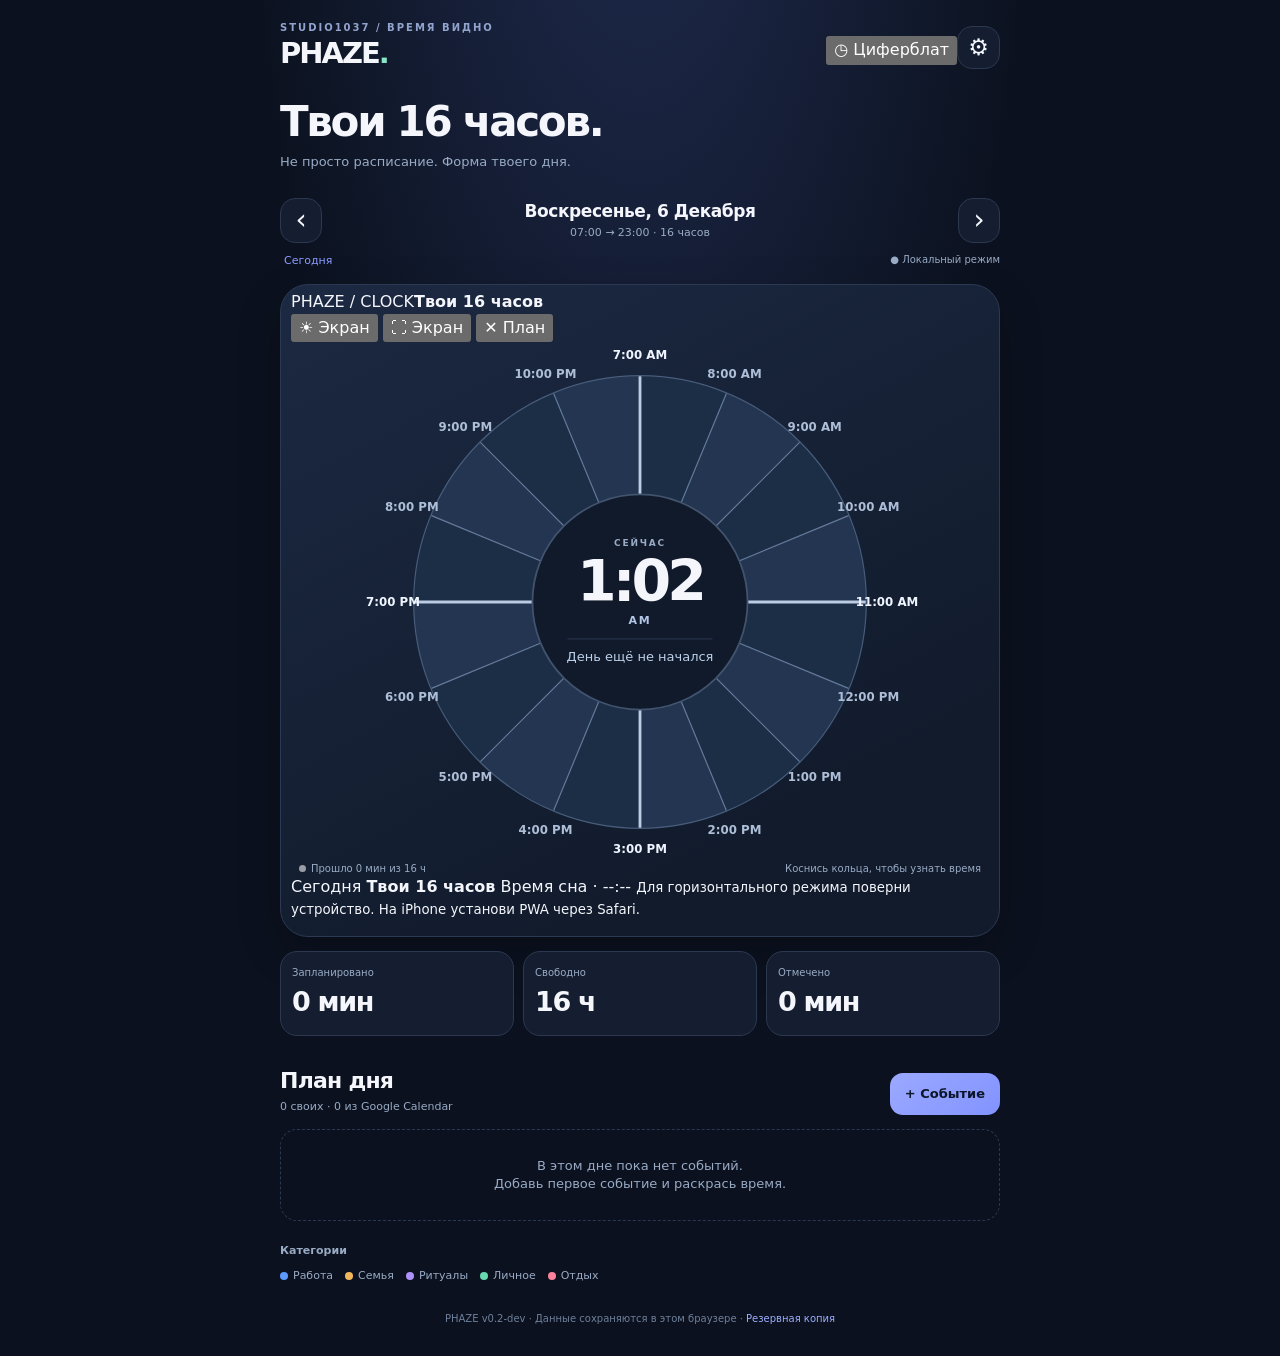
==== commit 19a62290: "Add planner/clock mode controls and clock-only readout" ====
--- a/index.html
+++ b/index.html
@@ -17,7 +17,7 @@
 <div class="app-shell">
 <header class="top">
  <div><div class="eyebrow">STUDIO1037 / ВРЕМЯ ВИДНО</div><div class="brand">PHAZE<span class="brand-dot">.</span></div></div>
- <button id="settingsBtn" class="icon-button" aria-label="Настройки" title="Настройки">⚙</button>
+ <div class="header-actions"><button id="modeClockBtn" class="mode-button" type="button" aria-label="Перейти в режим часов">◷ Циферблат</button><button id="settingsBtn" class="icon-button" aria-label="Настройки" title="Настройки">⚙</button></div>
 </header>
 <main>
  <section class="intro"><h1>Твои 16 часов.</h1><p>Не просто расписание. Форма твоего дня.</p></section>
@@ -29,10 +29,24 @@
  </section>
  <div class="today-row"><button id="todayBtn" class="pill-link">Сегодня</button><span id="cloudStatus" class="sync-state">● Локальный режим</span></div>
  <section class="dial-card" aria-label="16-часовой циферблат">
+   <div class="clock-toolbar" aria-label="Управление режимом циферблата">
+    <div class="clock-toolbar-title"><span class="clock-eyebrow">PHAZE / CLOCK</span><strong>Твои 16 часов</strong></div>
+    <div class="clock-actions">
+     <button id="clockWakeBtn" class="clock-action" type="button" aria-pressed="false" title="Держать экран включённым">☀ Экран</button>
+     <button id="clockFullscreenBtn" class="clock-action" type="button" title="Полный экран">⛶ Экран</button>
+     <button id="modePlannerBtn" class="clock-action clock-exit" type="button" aria-label="Вернуться к планировщику">✕ План</button>
+    </div>
+   </div>
    <div class="dial-wrap"><svg id="dial" viewBox="0 0 440 440" role="img" aria-label="Круг 16 часов, цветные сегменты событий"></svg>
-    <div class="dial-center"><div class="center-kicker">СЕЙЧАС</div><div id="clockTime" class="clock-time">--:--</div><div id="clockAmPm" class="clock-ampm">--</div><div class="center-line"></div><div id="awakeRemaining" class="remaining">16ч 00м до сна</div></div>
+    <div class="dial-center"><div id="centerKicker" class="center-kicker">СЕЙЧАС</div><div id="clockTime" class="clock-time">--:--</div><div id="clockAmPm" class="clock-ampm">--</div><div class="center-line"></div><div id="awakeRemaining" class="remaining">16ч 00м до сна</div></div>
    </div>
    <div class="dial-footer"><span><i class="dot dot-past"></i><span id="elapsedLabel">Пройдено 0 из 16 ч</span></span><span id="dialHint">Коснись кольца, чтобы узнать время</span></div>
+   <div class="clock-readout" aria-live="off">
+    <span id="clockCycleDate" class="clock-cycle-date">Сегодня</span>
+    <strong id="clockMessage" class="clock-message">Твои 16 часов</strong>
+    <span id="clockDeadline" class="clock-deadline">Время сна · --:--</span>
+    <small id="clockScreenHint" class="clock-screen-hint">Для горизонтального режима поверни устройство. На iPhone установи PWA через Safari.</small>
+   </div>
  </section>
  <section class="stats" aria-label="Статистика дня"><div><span class="stat-label">Запланировано</span><strong id="plannedStat">0 ч</strong></div><div><span class="stat-label">Свободно</span><strong id="freeStat">16 ч</strong></div><div><span class="stat-label">Отмечено</span><strong id="doneStat">0 ч</strong></div></section>
  <section class="events-header"><div><h2>План дня</h2><p id="eventSubtitle">Раскрась время и увидь свой день</p></div><button id="addBtn" class="primary-button">+ Событие</button></section>
--- a/style.css
+++ b/style.css
@@ -1,7 +1,7 @@
 :root{--bg:#0b111e;--surface:#151e30;--surface2:#1b2740;--ink:#f4f6fb;--muted:#99abc5;--border:#2b3850;--accent:#8c9bff;--accent2:#87e7c5;--work:#5d9aff;--family:#f1b85b;--ritual:#ad91fa;--personal:#67d8b0;--rest:#fa829a;--other:#aab5c7}*{box-sizing:border-box}html{color-scheme:dark}body{margin:0;background:radial-gradient(ellipse at 50% -20%,#202d51 0%,var(--bg) 45%);color:var(--ink);font-family:ui-sans-serif,system-ui,-apple-system,"Segoe UI",sans-serif;line-height:1.4}button,input,select,textarea{font:inherit}button{cursor:pointer}button:focus-visible,input:focus-visible,textarea:focus-visible,select:focus-visible{outline:2px solid var(--accent);outline-offset:2px}.app-shell{width:min(100%,760px);margin:auto;padding:21px 20px 30px}.top{display:flex;justify-content:space-between;align-items:center}.eyebrow{font-size:10px;letter-spacing:.2em;color:#92a4ce;font-weight:750}.brand{font-size:29px;letter-spacing:-.07em;font-weight:900;margin-top:-2px}.brand-dot{color:var(--accent2)}.icon-button{border:1px solid var(--border);border-radius:15px;width:43px;height:43px;color:var(--ink);background:var(--surface);font-size:23px}.intro{margin-top:27px}.intro h1{font-size:clamp(27px,6vw,42px);line-height:1;letter-spacing:-.055em;margin:0}.intro p{color:var(--muted);font-size:13px;margin:10px 0 0}.datebar{display:flex;align-items:center;justify-content:space-between;gap:5px;margin-top:27px}.nav-arrow{border:1px solid var(--border);background:var(--surface);color:var(--ink);border-radius:15px;width:42px;height:45px;font-size:28px;line-height:1}.date-center{flex:1;min-width:0;display:flex;align-items:center;flex-direction:column;background:none;border:0;color:var(--ink)}.date-center strong{font-size:17px;text-transform:capitalize;letter-spacing:-.025em}.date-center small{font-size:11px;color:var(--muted);margin-top:2px}.hidden-input{position:absolute;opacity:0;width:1px;height:1px;pointer-events:none}.today-row{margin-top:6px;display:flex;justify-content:space-between;align-items:center}.pill-link{font-size:11px;color:var(--accent);border:0;background:transparent;padding:4px}.sync-state{font-size:10px;color:var(--muted)}.dial-card{background:linear-gradient(152deg,#1c2942,#111b2c 78%);border:1px solid #2c3953;border-radius:28px;padding:6px 10px 15px;margin-top:12px;box-shadow:0 16px 45px #0003}.dial-wrap{width:min(100%,520px);margin:auto;aspect-ratio:1;position:relative}.dial-wrap svg{width:100%;height:100%;display:block;overflow:visible}.dial-center{position:absolute;left:50%;top:50%;width:41%;height:41%;transform:translate(-50%,-50%);display:flex;flex-direction:column;align-items:center;justify-content:center;pointer-events:none}.center-kicker{font-size:9px;font-weight:800;letter-spacing:.2em;color:var(--muted)}.clock-time{font-size:clamp(31px,8.7vw,57px);line-height:1.04;letter-spacing:-.07em;font-weight:850;font-variant-numeric:tabular-nums;margin-top:2px}.clock-ampm{font-weight:700;color:#b3c6e6;letter-spacing:.16em;font-size:11px;margin-top:2px}.center-line{height:1px;background:var(--border);width:68%;margin:9px 0}.remaining{font-size:clamp(10px,2.3vw,13px);color:#bcd0ea;text-align:center}.dial-footer{display:flex;justify-content:space-between;gap:8px;align-items:center;padding:0 8px;color:var(--muted);font-size:10px}.dial-footer span{display:flex;align-items:center;gap:5px}.dot{width:7px;height:7px;border-radius:50%;display:inline-block}.dot-past{background:var(--accent2)}.stats{display:grid;grid-template-columns:repeat(3,1fr);gap:9px;margin-top:14px}.stats>div{background:var(--surface);border:1px solid var(--border);border-radius:17px;padding:14px 11px}.stat-label{font-size:10px;color:var(--muted);display:block}.stats strong{font-size:clamp(19px,4.3vw,27px);font-weight:800;letter-spacing:-.05em;margin-top:3px;display:block;font-variant-numeric:tabular-nums}.events-header{display:flex;align-items:end;justify-content:space-between;gap:15px;margin:30px 0 14px}.events-header h2{margin:0;font-size:22px;letter-spacing:-.035em}.events-header p{margin:3px 0 0;font-size:11px;color:var(--muted)}.primary-button{background:linear-gradient(135deg,#9ba9ff,#8293ff);color:#0c152a;border:0;border-radius:13px;padding:12px 15px;font-weight:850;font-size:13px;white-space:nowrap}.primary-button:hover{filter:brightness(1.06)}.event-list{display:grid;gap:8px}.event-item{display:flex;gap:12px;align-items:center;min-height:72px;background:var(--surface);border:1px solid var(--border);border-radius:16px;padding:11px 12px}.event-color{width:5px;align-self:stretch;border-radius:8px;flex:0 0 auto}.event-text{min-width:0;flex:1}.event-title{font-size:13px;font-weight:800;overflow-wrap:anywhere}.event-meta{font-size:11px;color:var(--muted);margin-top:3px;overflow-wrap:anywhere}.event-actions{display:flex;align-items:center;gap:7px}.event-check,.event-edit{height:32px;width:32px;border:1px solid var(--border);background:var(--surface2);color:var(--muted);border-radius:9px;font-size:17px}.event-check.checked{background:#295847;border-color:#489b79;color:#a6f7d9}.event-edit{font-size:15px}.event-item.completed .event-title{text-decoration:line-through;opacity:.63}.empty-events{color:var(--muted);font-size:13px;text-align:center;padding:27px 20px;border:1px dashed var(--border);border-radius:17px}.legend{margin:22px 0}.legend h3{color:var(--muted);font-weight:700;font-size:11px;margin:0 0 10px}.legend-items{display:flex;gap:12px;flex-wrap:wrap;font-size:11px;color:var(--muted)}.legend-items span{display:inline-flex;gap:5px;align-items:center}.legend-items i{width:8px;height:8px;border-radius:50%;display:inline-block}footer{text-align:center;font-size:10px;color:#6f809b;margin-top:28px}footer button{font-size:10px;border:0;background:none;color:#9daeff;padding:0}.modal-overlay{position:fixed;inset:0;z-index:20;background:#040914c9;display:flex;align-items:center;justify-content:center;padding:15px;backdrop-filter:blur(6px)}.modal-overlay[hidden],.conditional[hidden],#clockRow[hidden],#relativeRow[hidden],#calendarChooser[hidden],#deleteEventBtn[hidden]{display:none!important}.modal{width:min(100%,500px);max-height:min(94dvh,900px);overflow-y:auto;background:#172239;border:1px solid #35435e;border-radius:23px;padding:22px;box-shadow:0 25px 80px #0008}.modal-head{display:flex;align-items:center;justify-content:space-between;gap:8px;margin-bottom:18px}.modal-head h2{font-size:21px;margin:0;letter-spacing:-.04em}.modal-close{height:35px;width:35px;border:1px solid var(--border);border-radius:10px;color:var(--ink);background:var(--surface2);font-size:24px}.modal form,.settings-content{display:grid;gap:14px}.modal label{font-weight:600;display:grid;gap:6px;color:#cdd7e9;font-size:12px}.modal input:not([type="checkbox"]):not([type="file"]):not([type="hidden"]),.modal select,.modal textarea{width:100%;background:#0d1627;color:var(--ink);border:1px solid #394760;border-radius:10px;padding:11px;font-size:14px;min-width:0}.modal textarea{resize:vertical}.form-grid{display:grid;grid-template-columns:1fr 1fr;gap:10px}.field-caption{font-size:12px;color:#cdd7e9;font-weight:650;margin-bottom:8px}.weekday-checks{display:flex;flex-wrap:wrap;gap:5px}.weekday-checks label{display:flex;align-items:center;gap:4px;background:#1e2c48;border-radius:8px;padding:8px 6px;font-size:10px}.weekday-checks input{accent-color:var(--accent)}.modal-actions{display:flex;align-items:center;justify-content:flex-end;gap:8px;margin-top:8px}.danger-button,.secondary-button{padding:11px 12px;border:1px solid var(--border);color:var(--ink);background:var(--surface2);border-radius:12px;font-size:12px;font-weight:650}.danger-button{color:#ff97a4;border-color:#895065;margin-right:auto}.settings-content h3{margin:0;font-size:17px}.settings-content h4{font-size:12px;color:var(--muted);margin:2px 0 8px}.tip{font-size:11px;color:var(--muted);margin:0;line-height:1.5}.settings-divider{height:1px;background:var(--border);margin:6px 0}.button-row{display:flex;gap:8px;flex-wrap:wrap}.calendar-chooser label{display:flex;align-items:center;gap:8px;padding:6px 0;font-size:12px;color:var(--ink)}.calendar-chooser input{accent-color:var(--accent)}.text-danger{background:none;border:0;color:#ff96a8;text-align:left;padding:8px 0;font-size:11px}.toast{position:fixed;z-index:35;bottom:calc(22px + env(safe-area-inset-bottom));left:50%;transform:translate(-50%,15px);background:#3c506c;border:1px solid #627796;color:white;padding:12px 16px;border-radius:13px;max-width:90vw;min-width:min(300px,90vw);font-size:12px;box-shadow:0 8px 30px #0006;opacity:0;pointer-events:none;transition:opacity .2s,transform .2s;text-align:center}.toast.visible{opacity:1;transform:translate(-50%,0)}svg .event-sector{cursor:pointer;stroke:#1d2940;stroke-width:1.2;transition:opacity .1s}svg .event-sector:hover{opacity:.8}svg .ring-label{font-size:15px;fill:#d9e4f5;font-weight:800;text-anchor:middle;dominant-baseline:central}svg .minor-label{font-size:10px;fill:#788ba9;font-weight:700;text-anchor:middle;dominant-baseline:central}svg .tick{stroke:#49607e;stroke-width:1.2}svg .tick.major{stroke:#9db1d3;stroke-width:2.2}svg .event-sector.done{opacity:.47}svg .current-hand{stroke:#ecf6ff;stroke-width:2.4;stroke-linecap:round;filter:drop-shadow(0 0 5px #ecf6ff)}svg .current-dot{fill:#e9f6ff}svg .day-progress{stroke:#81dcb7}svg .calendar-sector{stroke:#111d2e;stroke-width:.8;cursor:pointer}@media(max-width:390px){.app-shell{padding:17px 11px}.dial-card{border-radius:22px;padding:5px 3px 14px}.stats{gap:5px}.stats>div{padding:10px 8px}.dial-footer{font-size:9px}.clock-time{font-size:33px}.intro{margin-top:20px}.event-item{padding:10px 9px;gap:9px}.event-actions{gap:3px}.modal{padding:16px}}
 
 /* The clock, the selected time and completion use independent layers. */
-#dial { touch-action: none; }
+#dial { touch-action: none; user-select: none; -webkit-user-select: none; }
 #dial .hour-label {
   fill: #aebed7;
   font-size: 10px;
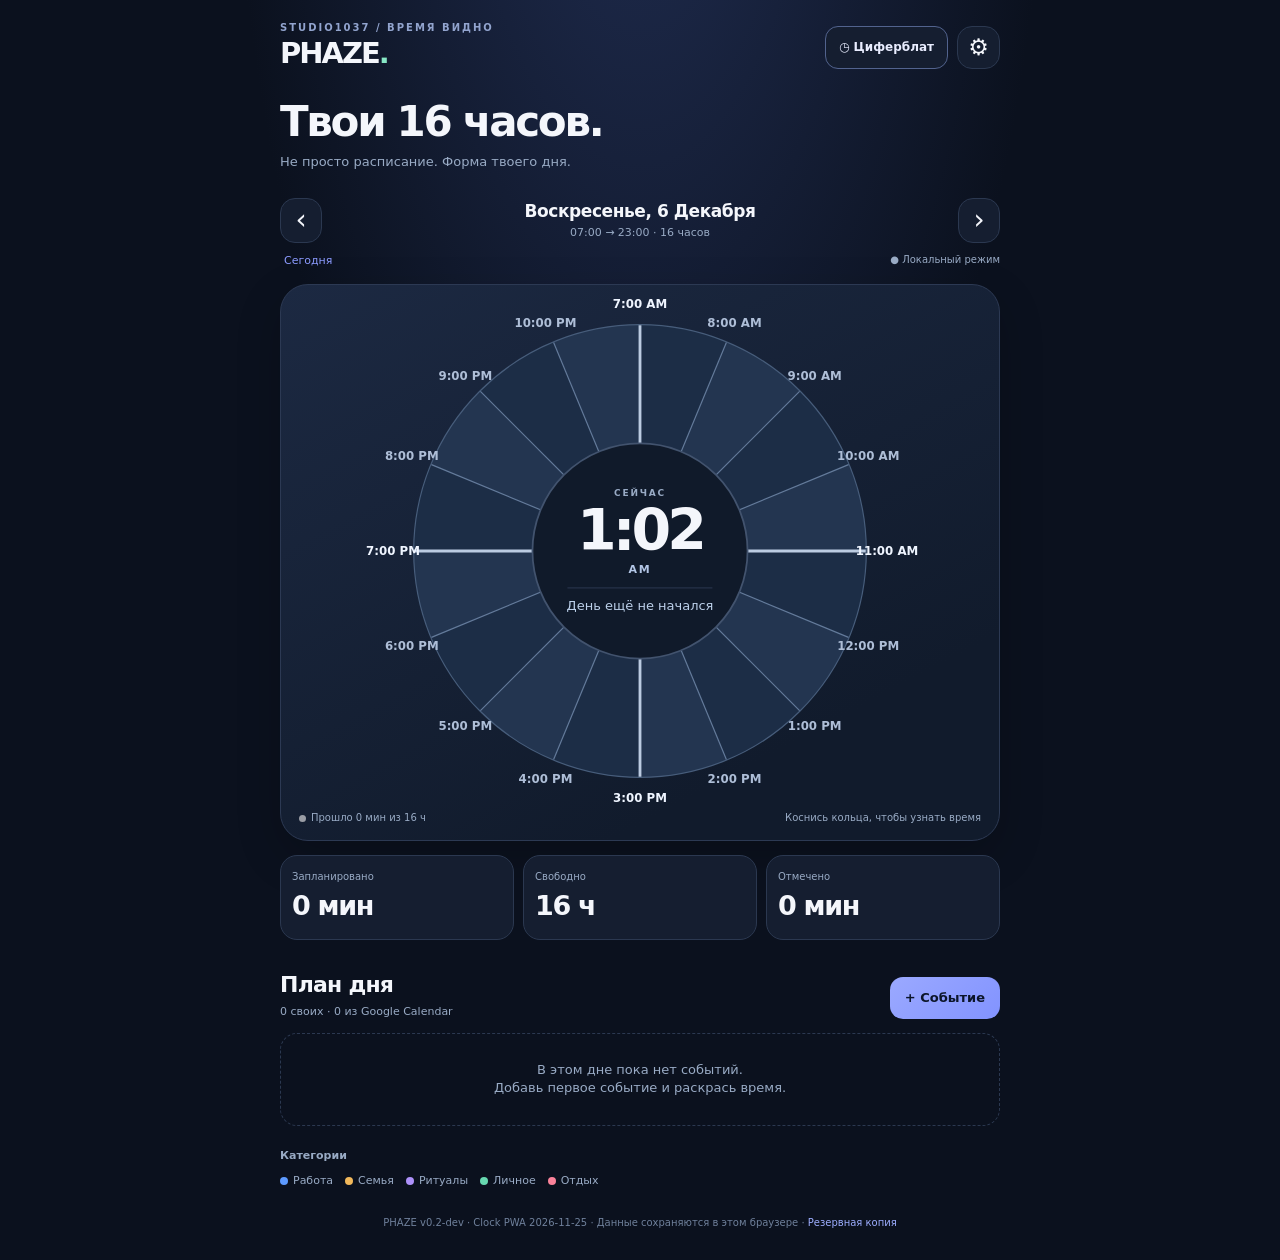
==== commit b7cbc860: "Harden PHAZE Clock PWA startup and wake lock lifecycle" ====
--- a/index.html
+++ b/index.html
@@ -9,9 +9,10 @@
   <meta name="apple-mobile-web-app-title" content="PHAZE">
   <link rel="manifest" href="manifest.webmanifest">
   <link rel="icon" type="image/svg+xml" href="icon-192.svg">
-  <link rel="apple-touch-icon" href="icon-192.svg">
+  <link rel="apple-touch-icon" sizes="180x180" href="apple-touch-icon.png">
   <title>PHAZE — Твои 16 часов</title>
   <link rel="stylesheet" href="style.css">
+  <script>try{if(localStorage.getItem('phaze-view-mode')==='clock')document.documentElement.classList.add('clock-startup')}catch{}</script>
 </head>
 <body>
 <div class="app-shell">
@@ -45,7 +46,7 @@
     <span id="clockCycleDate" class="clock-cycle-date">Сегодня</span>
     <strong id="clockMessage" class="clock-message">Твои 16 часов</strong>
     <span id="clockDeadline" class="clock-deadline">Время сна · --:--</span>
-    <small id="clockScreenHint" class="clock-screen-hint">Для горизонтального режима поверни устройство. На iPhone установи PWA через Safari.</small>
+    <small id="clockScreenHint" class="clock-screen-hint">На iPhone: Safari → Поделиться → На экран «Домой».</small>
    </div>
  </section>
  <section class="stats" aria-label="Статистика дня"><div><span class="stat-label">Запланировано</span><strong id="plannedStat">0 ч</strong></div><div><span class="stat-label">Свободно</span><strong id="freeStat">16 ч</strong></div><div><span class="stat-label">Отмечено</span><strong id="doneStat">0 ч</strong></div></section>
@@ -53,7 +54,7 @@
  <div id="eventList" class="event-list"></div>
  <section class="legend"><h3>Категории</h3><div class="legend-items"><span><i style="background:#5d9aff"></i> Работа</span><span><i style="background:#f1b85b"></i> Семья</span><span><i style="background:#ad91fa"></i> Ритуалы</span><span><i style="background:#67d8b0"></i> Личное</span><span><i style="background:#fa829a"></i> Отдых</span></div></section>
 </main>
-<footer>PHAZE v0.2-dev · Данные сохраняются в этом браузере · <button id="exportFooter">Резервная копия</button></footer>
+<footer>PHAZE v0.2-dev · Clock PWA 2026-11-25 · Данные сохраняются в этом браузере · <button id="exportFooter">Резервная копия</button></footer>
 </div>
 <div class="modal-overlay" id="eventModal" hidden><section class="modal" role="dialog" aria-modal="true" aria-labelledby="eventModalTitle"><div class="modal-head"><h2 id="eventModalTitle">Новое событие</h2><button class="modal-close" data-close="eventModal" aria-label="Закрыть">×</button></div>
  <form id="eventForm"><input id="eventId" type="hidden"><label>Название<input id="titleField" required maxlength="80" placeholder="Например: Развезти детей"></label>
--- a/style.css
+++ b/style.css
@@ -24,3 +24,87 @@
 #dial .event-sector, #dial .calendar-sector { cursor: crosshair; }
 .dial-footer .dot-past { background: #9a9da5; }
 #dialHint { text-align: right; }
+
+/* PHAZE Clock Mode v0.2: immersive 16-hour dial, portrait and landscape. */
+.header-actions{display:flex;align-items:center;gap:9px}
+.mode-button{background:var(--surface);border:1px solid #52638e;border-radius:13px;color:#e9edff;font-size:12px;font-weight:750;padding:12px 13px;white-space:nowrap}
+.mode-button:hover,.clock-action:hover{border-color:#a7b8ef}
+.clock-toolbar,.clock-readout{display:none}
+body.clock-mode{overflow:hidden;background:#090e19}
+body.clock-mode .app-shell{width:100%;max-width:none;min-height:100dvh;height:100dvh;padding:max(8px,env(safe-area-inset-top)) max(9px,env(safe-area-inset-right)) max(8px,env(safe-area-inset-bottom)) max(9px,env(safe-area-inset-left));display:flex;flex-direction:column}
+body.clock-mode .top,
+body.clock-mode .intro,
+body.clock-mode .datebar,
+body.clock-mode .today-row,
+body.clock-mode .stats,
+body.clock-mode .events-header,
+body.clock-mode #eventList,
+body.clock-mode .legend,
+body.clock-mode footer{display:none!important}
+body.clock-mode main{min-height:0;flex:1;display:flex}
+body.clock-mode .dial-card{min-height:0;flex:1;min-width:0;margin:0;padding:12px;display:flex;flex-direction:column;gap:3px;align-items:center;justify-content:space-between;border-radius:18px;overflow:hidden}
+body.clock-mode .clock-toolbar{display:flex;width:100%;align-items:center;justify-content:space-between;gap:12px}
+.clock-toolbar-title{display:flex;flex-direction:column;gap:2px;line-height:1.1}
+.clock-toolbar-title strong{font-size:15px;font-weight:750;letter-spacing:-.02em}
+.clock-eyebrow{font-size:9px;letter-spacing:.15em;font-weight:850;color:var(--accent2)}
+.clock-actions{display:flex;flex-wrap:wrap;justify-content:flex-end;gap:6px}
+.clock-action{border:1px solid #50617c;background:#20314c;color:#eaf0ff;border-radius:12px;padding:9px 10px;font-size:12px;font-weight:720;white-space:nowrap}
+.clock-action[aria-pressed="true"]{background:#285144;border-color:#75d5b2;color:#b5ffe2}
+.clock-exit{background:#35415a;border-color:#76829a}
+body.clock-mode .dial-wrap{width:min(100%,75dvh,680px);max-width:100%;max-height:100%;flex:0 1 auto;aspect-ratio:1;container-type:inline-size}
+body.clock-mode .dial-center .clock-time{font-size:clamp(24px,10cqw,60px)}
+body.clock-mode .dial-center .remaining{font-size:clamp(9px,2.6cqw,16px)}
+body.clock-mode .dial-center .center-kicker{font-size:clamp(8px,2.1cqw,11px)}
+body.clock-mode .dial-footer{width:100%;max-width:680px}
+body.clock-mode #dialHint{display:none}
+body.clock-mode #dial{pointer-events:none}
+body.clock-mode .clock-readout{display:flex;flex-direction:column;gap:5px;align-items:center;justify-content:center;text-align:center;padding:4px 2px 8px}
+.clock-cycle-date{font-size:12px;color:#aabbd1;text-transform:capitalize}
+.clock-message{font-weight:840;font-size:clamp(17px,3.4vw,31px);letter-spacing:-.035em;line-height:1.12}
+.clock-deadline{font-size:13px;color:#c0d1ea}
+.clock-screen-hint{font-size:10px;color:#788da9;max-width:390px;line-height:1.25}
+#sleepOvertimeOverlay{opacity:0;transition:opacity 400ms;pointer-events:none}
+body.clock-overdue #sleepOvertimeOverlay{opacity:.48}
+body.clock-overdue .dial-card{border-color:#b65160;box-shadow:inset 0 0 46px #a1242635}
+body.clock-overdue .dial-center .center-kicker,
+body.clock-overdue .dial-center .remaining,
+body.clock-overdue .clock-message{color:#ff9fa8}
+body.clock-overdue #dial .current-hand,
+body.clock-overdue #dial .current-dot{stroke:#f46b73;fill:#f46b73}
+body.clock-mode #elapsedOverlay{display:none}
+@media (orientation:landscape) and (max-height:700px){
+ body.clock-mode .dial-card{
+  display:grid;grid-template-columns:minmax(0,1fr) clamp(150px,24vw,208px);
+  grid-template-rows:auto minmax(0,1fr) auto;
+  grid-template-areas:"dial toolbar" "dial readout" "dial footer";
+  gap:4px 10px;padding:4px 10px;
+ }
+ body.clock-mode .clock-toolbar{grid-area:toolbar;justify-content:flex-end}
+ body.clock-mode .clock-toolbar-title{display:none}
+ body.clock-mode .clock-actions{gap:4px}
+ body.clock-mode .clock-action{padding:7px 8px;font-size:11px}
+ body.clock-mode .dial-wrap{
+  grid-area:dial;width:min(100%,calc(100dvh - max(8px,env(safe-area-inset-top)) - max(8px,env(safe-area-inset-bottom)) - 10px),680px);
+  height:auto;justify-self:center;align-self:center;
+ }
+ body.clock-mode .dial-footer{grid-area:footer;align-self:end;justify-content:flex-end}
+ body.clock-mode .clock-readout{grid-area:readout;padding:0;gap:4px;align-items:flex-end;text-align:right}
+ body.clock-mode .clock-message{font-size:clamp(14px,2vw,19px);font-weight:650}
+ body.clock-mode .clock-cycle-date,body.clock-mode .clock-deadline{font-size:11px}
+ body.clock-mode .clock-screen-hint{display:none}
+}
+@media(max-width:390px) and (orientation:portrait){
+ body.clock-mode .dial-card{padding:8px 5px}
+ body.clock-mode .clock-toolbar-title strong{font-size:12px}
+ body.clock-mode .clock-action{padding:8px 7px;font-size:10px}
+ body.clock-mode .clock-screen-hint{font-size:9px}
+}
+@media(max-height:540px) and (orientation:portrait){
+ body.clock-mode .dial-wrap{width:min(100%,53dvh)}
+ body.clock-mode .clock-readout{gap:2px}
+ body.clock-mode .clock-screen-hint{display:none}
+}
+
+html.clock-startup body{visibility:hidden}
+html.standalone #clockScreenHint{display:none}
+body.clock-mode .clock-action{min-height:32px}
